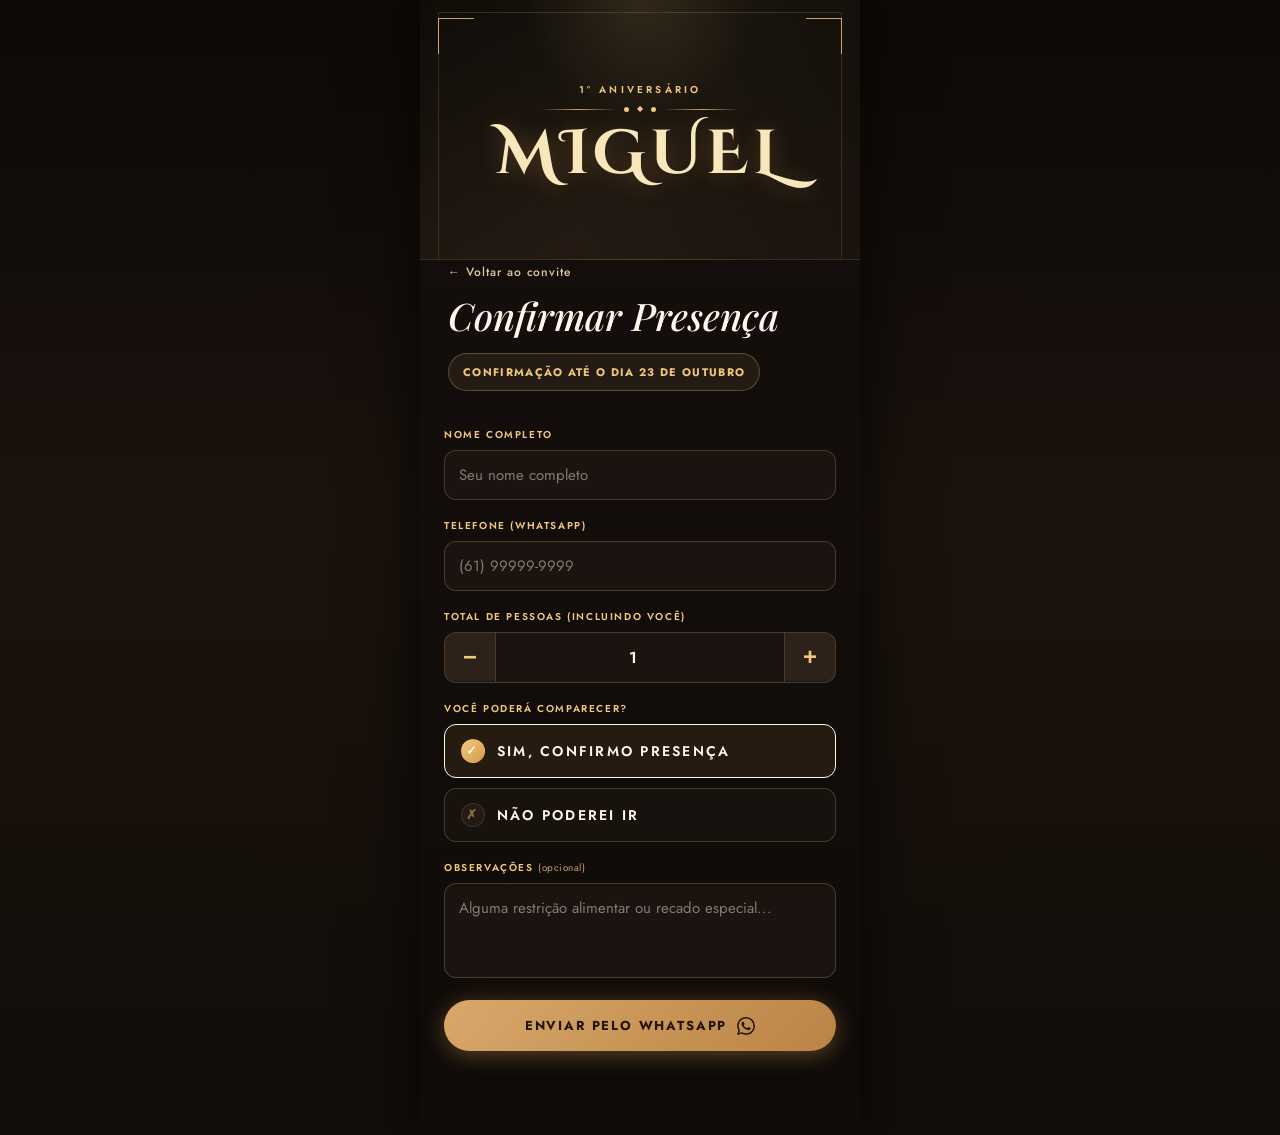
==== confirmacao.html @ 1eeaea07 "Música contínua entre páginas + Web App Manifest para esconder URL" ====
<!doctype html>
<html lang="pt-BR">
<head>
  <meta charset="UTF-8" />
  <meta name="viewport" content="width=device-width, initial-scale=1.0" />
  <meta name="mobile-web-app-capable" content="yes">
  <meta name="apple-mobile-web-app-capable" content="yes">
  <meta name="apple-mobile-web-app-status-bar-style" content="black-translucent">
  <link rel="manifest" href="./manifest.json">
  <title>Confirmar Presença | 1º Aninho do Miguel</title>
  <link rel="preconnect" href="https://fonts.googleapis.com">
  <link rel="preconnect" href="https://fonts.gstatic.com" crossorigin>
  <link href="https://fonts.googleapis.com/css2?family=Alex+Brush&family=Cinzel+Decorative:wght@400;700;900&family=Cormorant+Garamond:ital,wght@0,300;0,400;0,600;1,300;1,400;1,600&family=Great+Vibes&family=Jost:wght@300;400;500;600;700&family=Playfair+Display:ital,wght@0,400;0,600;0,700;1,400;1,600&display=swap" rel="stylesheet" />
  <link rel="stylesheet" href="./confirmacao.css" />
</head>
<body>
  <div class="page-confirm">
    <header class="hero">
      <div class="hero-glow"></div>
      <div class="corner corner-tl"></div>
      <div class="corner corner-tr"></div>

      <div class="hero-content">
        <p class="hero-blessing">1º aniversário</p>
        <div class="hero-divider">
          <span></span>
          <span class="hd-dot"></span>
          <span class="hd-diamond">◆</span>
          <span class="hd-dot"></span>
          <span></span>
        </div>
        <h2 class="hero-names">Miguel</h2>
      </div>
    </header>

    <main class="form-section">
      <div class="form-header">
        <a class="back-link" href="./index.html">← Voltar ao convite</a>
        <h1>Confirmar Presença</h1>
        <p class="deadline-banner">Confirmação até o dia 23 de outubro</p>
      </div>

      <form id="rsvp-form" novalidate class="confirm-form">
        <div class="field">
          <label for="guest-name">Nome completo</label>
          <input id="guest-name" name="guestName" type="text" required maxlength="80" placeholder="Seu nome completo" />
        </div>
        <div class="field">
          <label for="guest-phone">Telefone (WhatsApp)</label>
          <input id="guest-phone" name="guestPhone" type="tel" inputmode="tel" required maxlength="20" placeholder="(61) 99999-9999" />
        </div>
        <div class="field">
          <label for="guest-count">Total de pessoas (incluindo você)</label>
          <div class="number-input">
            <button type="button" class="num-btn" id="decreaseBtn">−</button>
            <input id="guest-count" name="guestCount" type="number" min="1" max="10" value="1" required readonly />
            <button type="button" class="num-btn" id="increaseBtn">+</button>
          </div>
        </div>
        <div class="field">
          <label>Você poderá comparecer?</label>
          <div class="radio-group">
            <label class="radio-card selected" id="yesCard">
              <input type="radio" name="attendance" value="Sim" required checked />
              <span class="radio-icon">✓</span>
              <span>Sim, confirmo presença</span>
            </label>
            <label class="radio-card" id="noCard">
              <input type="radio" name="attendance" value="Não" required />
              <span class="radio-icon">✗</span>
              <span>Não poderei ir</span>
            </label>
          </div>
        </div>
        <div class="field">
          <label for="guest-note">Observações <span class="optional">(opcional)</span></label>
          <textarea id="guest-note" name="guestNote" rows="3" maxlength="180" placeholder="Alguma restrição alimentar ou recado especial..."></textarea>
        </div>
        <button type="submit" class="btn-submit">
          <span>Enviar pelo WhatsApp</span>
          <svg width="18" height="18" viewBox="0 0 24 24" fill="currentColor" xmlns="http://www.w3.org/2000/svg">
            <path d="M17.472 14.382c-.297-.149-1.758-.867-2.03-.967-.273-.099-.471-.148-.67.15-.197.297-.767.966-.94 1.164-.173.199-.347.223-.644.075-.297-.15-1.255-.463-2.39-1.475-.883-.788-1.48-1.761-1.653-2.059-.173-.297-.018-.458.13-.606.134-.133.298-.347.446-.52.149-.174.198-.298.298-.497.099-.198.05-.371-.025-.52-.075-.149-.669-1.612-.916-2.207-.242-.579-.487-.5-.669-.51-.173-.008-.371-.01-.57-.01-.198 0-.52.074-.792.372-.272.297-1.04 1.016-1.04 2.479 0 1.462 1.065 2.875 1.213 3.074.149.198 2.096 3.2 5.077 4.487.709.306 1.262.489 1.694.625.712.227 1.36.195 1.871.118.571-.085 1.758-.719 2.006-1.413.248-.694.248-1.289.173-1.413-.074-.124-.272-.198-.57-.347m-5.421 7.403h-.004a9.87 9.87 0 01-5.031-1.378l-.361-.214-3.741.982.998-3.648-.235-.374a9.86 9.86 0 01-1.51-5.26c.001-5.45 4.436-9.884 9.888-9.884 2.64 0 5.122 1.03 6.988 2.898a9.825 9.825 0 012.893 6.994c-.003 5.45-4.437 9.884-9.885 9.884m8.413-18.297A11.815 11.815 0 0012.05 0C5.495 0 .16 5.335.157 11.892c0 2.096.547 4.142 1.588 5.945L.057 24l6.305-1.654a11.882 11.882 0 005.683 1.448h.005c6.554 0 11.89-5.335 11.893-11.893a11.821 11.821 0 00-3.48-8.413z"/>
          </svg>
        </button>
        <p id="form-feedback" class="feedback" aria-live="polite"></p>
      </form>
    </div>
  </div>

  <audio id="bg-audio" preload="auto" loop>
  <source src="./audio/Agorasim.mp3" type="audio/mpeg">
</audio>

  <script src="./confirmacao.js"></script>
</body>
</html>
---- confirmacao.css ----
*, *::before, *::after { box-sizing: border-box; }

:root {
  --bg-deep: #120d09;
  --bg-panel: #1a120d;
  --bg-panel-2: #20160f;
  --gold: #f1c77d;
  --gold-strong: #d69c48;
  --gold-soft: #f8e7ba;
  --text: #fff7eb;
  --muted: #e4c9a0;
  --input: rgba(28, 21, 17, 0.94);
  --border: rgba(241, 199, 125, 0.22);
  --success: #90d8a2;
  --danger: #f39a8e;
}

html, body {
  margin: 0;
  padding: 0;
  min-height: 100vh;
  background: linear-gradient(180deg, #0d0907, #1a120d 45%, #120d09);
}

body {
  font-family: "Cinzel Decorative", "Jost", serif;
  color: var(--text);
  -webkit-font-smoothing: antialiased;
}

.page-confirm {
  max-width: 440px;
  margin: 0 auto;
  min-height: 100vh;
  display: flex;
  flex-direction: column;
  background: linear-gradient(180deg, #120d09 0%, #1a120d 30%, #130d09 100%);
  box-shadow: 0 0 60px rgba(0,0,0,0.7);
  overflow: hidden;
}

.hero {
  position: relative;
  width: 100%;
  min-height: 260px;
  display: flex;
  align-items: center;
  justify-content: center;
  background:
    radial-gradient(circle at top center, rgba(241, 199, 125, 0.12), transparent 34%),
    linear-gradient(180deg, rgba(15, 12, 9, 0.96), rgba(28, 19, 14, 0.94));
  border-bottom: 1px solid rgba(241, 199, 125, 0.18);
}

.hero::before {
  content: "";
  position: absolute;
  inset: 12px 18px 0;
  border: 1px solid rgba(241, 199, 125, 0.16);
  border-bottom: none;
}

.hero-glow {
  position: absolute;
  inset: 0;
  background: linear-gradient(120deg, transparent 0%, rgba(241, 199, 125, 0.04) 50%, transparent 100%);
}

.corner {
  position: absolute;
  width: 36px;
  height: 36px;
  border-color: rgba(241, 199, 125, 0.8);
  border-style: solid;
  z-index: 1;
}
.corner-tl { top: 18px; left: 18px; border-width: 1.5px 0 0 1.5px; }
.corner-tr { top: 18px; right: 18px; border-width: 1.5px 1.5px 0 0; }

.hero-content {
  position: relative;
  z-index: 2;
  width: 100%;
  display: flex;
  flex-direction: column;
  align-items: center;
  justify-content: center;
  text-align: center;
  padding: 28px 20px 20px;
}

.hero-blessing {
  font-family: "Jost", sans-serif;
  font-size: 10px;
  letter-spacing: 0.32em;
  text-transform: uppercase;
  color: var(--gold);
  margin: 0 0 8px;
  font-weight: 600;
}

.hero-divider {
  display: flex;
  align-items: center;
  width: min(100%, 200px);
  gap: 8px;
  margin: 0 0 10px;
}
.hero-divider span:first-child,
.hero-divider span:last-child {
  flex: 1;
  height: 1px;
  background: linear-gradient(90deg, transparent, rgba(241, 199, 125, 0.8), transparent);
}
.hd-dot {
  width: 5px;
  height: 5px;
  border-radius: 50%;
  background: var(--gold);
  display: block;
}
.hd-diamond {
  font-size: 8px;
  color: var(--gold);
  line-height: 1;
  display: block;
}

.hero-names {
  font-family: "Cinzel Decorative", Georgia, serif;
  font-size: clamp(42px, 12vw, 62px);
  font-weight: 700;
  line-height: 1;
  color: var(--gold-soft);
  margin: 0;
  letter-spacing: 0.08em;
  text-transform: uppercase;
  text-shadow: 0 2px 22px rgba(209, 156, 72, 0.32);
}

.form-section {
  background: linear-gradient(180deg, rgba(19, 14, 11, 0.97), rgba(15, 11, 8, 1));
  width: 100%;
  display: flex;
  flex-direction: column;
  align-items: center;
  padding-bottom: 48px;
}

.form-header {
  width: 100%;
  padding: 0 28px 18px;
  margin-bottom: 18px;
}

.back-link {
  display: inline-block;
  font-family: "Jost", sans-serif;
  font-size: 12px;
  font-weight: 500;
  letter-spacing: 0.08em;
  color: var(--muted);
  text-decoration: none;
  margin-bottom: 14px;
  transition: opacity 0.18s;
}
.back-link:hover { opacity: 0.8; }

h1 {
  font-family: "Playfair Display", Georgia, serif;
  font-size: clamp(30px, 9vw, 38px);
  font-weight: 500;
  font-style: italic;
  line-height: 1.1;
  color: var(--text);
  margin: 0 0 8px;
}

.deadline-banner {
  display: inline-block;
  margin: 8px 0 0;
  padding: 10px 14px;
  border-radius: 999px;
  background: rgba(241, 199, 125, 0.08);
  border: 1px solid rgba(241, 199, 125, 0.28);
  color: var(--gold);
  font-family: "Jost", sans-serif;
  font-size: 11px;
  letter-spacing: 0.12em;
  text-transform: uppercase;
  font-weight: 700;
}

.confirm-form {
  width: 100%;
  padding: 0 24px;
  display: flex;
  flex-direction: column;
  gap: 18px;
}

.field { display: flex; flex-direction: column; gap: 8px; }

label {
  font-family: "Jost", sans-serif;
  font-size: 10px;
  font-weight: 600;
  letter-spacing: 0.16em;
  text-transform: uppercase;
  color: var(--gold);
}
.optional {
  font-size: 10px;
  font-weight: 400;
  text-transform: none;
  letter-spacing: 0.05em;
  opacity: 0.8;
}

input[type="text"],
input[type="tel"],
textarea {
  width: 100%;
  border: 1.5px solid var(--border);
  border-radius: 12px;
  background: var(--input);
  padding: 13px 14px;
  font-family: "Jost", sans-serif;
  font-size: 15px;
  font-weight: 400;
  color: var(--text);
  transition: border-color 0.18s ease, box-shadow 0.18s ease;
  outline: none;
}
input::placeholder, textarea::placeholder { color: rgba(255, 247, 235, 0.45); }
input:focus, textarea:focus {
  border-color: rgba(241, 199, 125, 0.6);
  box-shadow: 0 0 0 3px rgba(241, 199, 125, 0.08);
}
textarea { resize: none; line-height: 1.5; }

.number-input {
  display: flex;
  align-items: center;
  width: 100%;
  border: 1.5px solid var(--border);
  border-radius: 12px;
  background: var(--input);
  overflow: hidden;
}

.num-btn {
  width: 50px;
  height: 48px;
  border: none;
  background: rgba(241, 199, 125, 0.08);
  color: var(--gold);
  font-size: 24px;
  font-weight: 600;
  cursor: pointer;
  transition: background 0.18s ease;
}
.num-btn:hover { background: rgba(241, 199, 125, 0.12); }

#guest-count {
  flex: 1;
  border: none;
  border-left: 1px solid var(--border);
  border-right: 1px solid var(--border);
  background: transparent;
  text-align: center;
  padding: 13px 12px;
  font-family: "Jost", sans-serif;
  font-size: 16px;
  font-weight: 600;
  color: var(--text);
  outline: none;
}

.radio-group {
  display: grid;
  grid-template-columns: 1fr;
  gap: 10px;
}

.radio-card {
  position: relative;
  display: flex;
  align-items: center;
  gap: 12px;
  padding: 14px 16px;
  border: 1.5px solid var(--border);
  border-radius: 12px;
  background: rgba(27, 21, 17, 0.8);
  cursor: pointer;
  transition: border-color 0.18s ease, transform 0.18s ease;
  font-family: "Jost", sans-serif;
  font-size: 14px;
  color: var(--text);
}
.radio-card:hover { border-color: rgba(241, 199, 125, 0.5); }
.radio-card.selected {
  border-color: rgba(241, 199, 125, 0.6);
  background: rgba(241, 199, 125, 0.05);
}
.radio-card input {
  position: absolute;
  opacity: 0;
  pointer-events: none;
}
.radio-icon {
  width: 24px;
  height: 24px;
  border-radius: 50%;
  display: inline-flex;
  align-items: center;
  justify-content: center;
  background: rgba(241, 199, 125, 0.1);
  border: 1px solid rgba(241, 199, 125, 0.3);
  color: var(--gold);
  font-size: 13px;
  font-weight: 700;
}
.radio-card input:checked + .radio-icon {
  background: linear-gradient(135deg, var(--gold), var(--gold-strong));
  border-color: transparent;
  color: #1b120d;
}
.radio-card input:checked ~ span:last-child { font-weight: 600; }

.btn-submit {
  display: flex;
  align-items: center;
  justify-content: center;
  gap: 10px;
  width: 100%;
  border: none;
  border-radius: 999px;
  background: linear-gradient(135deg, var(--gold) 0%, var(--gold-strong) 100%);
  color: #17110d;
  padding: 16px 22px;
  font-family: "Jost", sans-serif;
  font-size: 12px;
  font-weight: 700;
  letter-spacing: 0.14em;
  text-transform: uppercase;
  cursor: pointer;
  box-shadow: 0 12px 26px rgba(214, 156, 72, 0.22);
}
.btn-submit:hover {
  filter: brightness(1.02);
}
.btn-submit svg { width: 18px; height: 18px; }

.feedback {
  min-height: 20px;
  margin: 0;
  font-family: "Jost", sans-serif;
  font-size: 13px;
  text-align: center;
  opacity: 0;
}
.feedback.success { opacity: 1; color: var(--success); font-weight: 600; }
.feedback.error { opacity: 1; color: var(--danger); font-weight: 600; }

@keyframes fadeIn {
  from { opacity: 0; }
  to   { opacity: 1; }
}

@media (max-width: 360px) {
  .hero-content { padding-top: 20px; }
  .deadline-banner { letter-spacing: 0.08em; }
  .btn-submit { letter-spacing: 0.1em; }
}

  align-items: center;
  gap: 8px;
  padding: 14px 12px;
  border: 1.5px solid var(--border);
  border-radius: 14px;
  cursor: pointer;
  font-size: 13px;
  font-weight: 500;
  color: var(--muted);
  background: var(--input-bg);
  transition: all 0.18s;
  user-select: none;
}
.radio-card input[type="radio"] {
  position: absolute; opacity: 0; pointer-events: none; width: 0; height: 0;
}
.radio-icon { font-size: 13px; opacity: 0.5; }
.radio-card:has(input:checked) {
  border-color: var(--gold-d);
  background: rgba(186, 132, 70, 0.12);
  color: var(--text);
}
.radio-card:has(input:checked) .radio-icon { opacity: 1; color: var(--gold-d); font-weight: bold; }

/* submit */
.btn-submit {
  display: flex;
  align-items: center;
  justify-content: center;
  gap: 10px;
  width: 100%;
  padding: 16px 20px;
  border: none;
  border-radius: 100px;
  background: linear-gradient(135deg, #d8a86a 0%, #ba8446 100%);
  color: #241309;
  font-family: "Jost", sans-serif;
  font-size: 13px;
  font-weight: 700;
  letter-spacing: 0.14em;
  text-transform: uppercase;
  cursor: pointer;
  margin-top: 4px;
  box-shadow: 0 4px 22px rgba(186, 132, 70, 0.45);
  transition: all 0.22s ease;
}
.btn-submit:hover {
  background: linear-gradient(135deg, #e5b97d 0%, #c99354 100%);
  box-shadow: 0 6px 30px rgba(186, 132, 70, 0.6);
  transform: translateY(-1px);
}

/* feedback */
.feedback {
  min-height: 18px;
  font-size: 13px;
  text-align: center;
  letter-spacing: 0.03em;
  color: transparent;
  transition: color 0.2s;
}
.feedback.success { color: #2e663a; font-weight: 500; }
.feedback.error   { color: #9c2222; font-weight: 500; }

@keyframes fadeIn {
  from { opacity: 0; }
  to   { opacity: 1; }
}
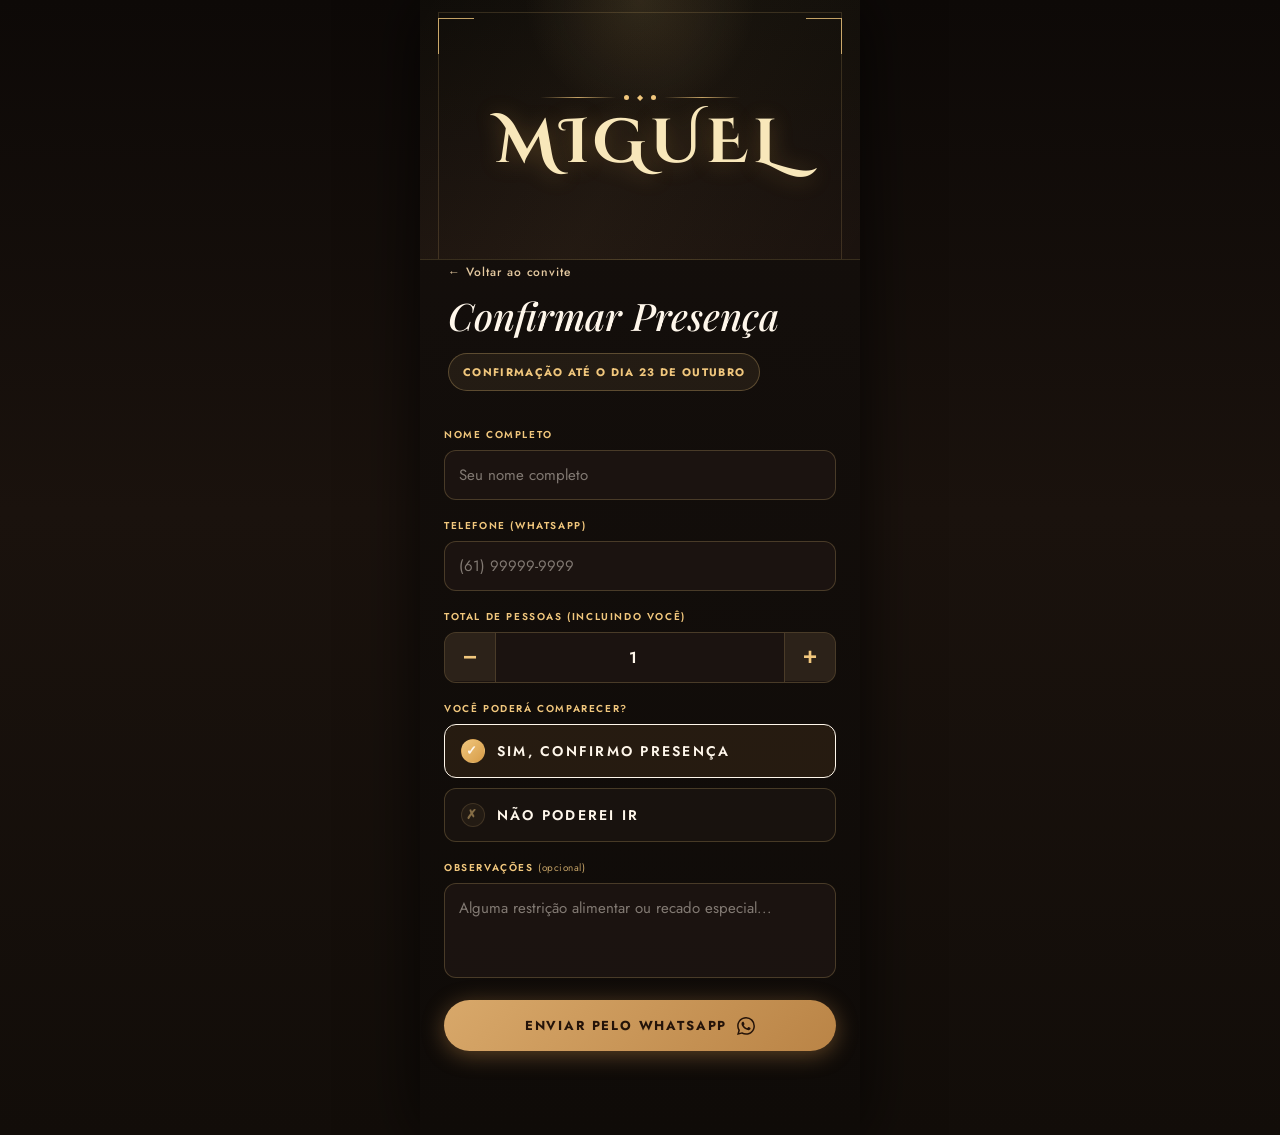
==== commit 6d6487aa: "Atualiza textos do convite: data, local e herói. Co-authored-by: Cursor <cursoragent@cursor.com>" ====
--- a/confirmacao.html
+++ b/confirmacao.html
@@ -21,7 +21,6 @@
       <div class="corner corner-tr"></div>
 
       <div class="hero-content">
-        <p class="hero-blessing">1º aniversário</p>
         <div class="hero-divider">
           <span></span>
           <span class="hd-dot"></span>
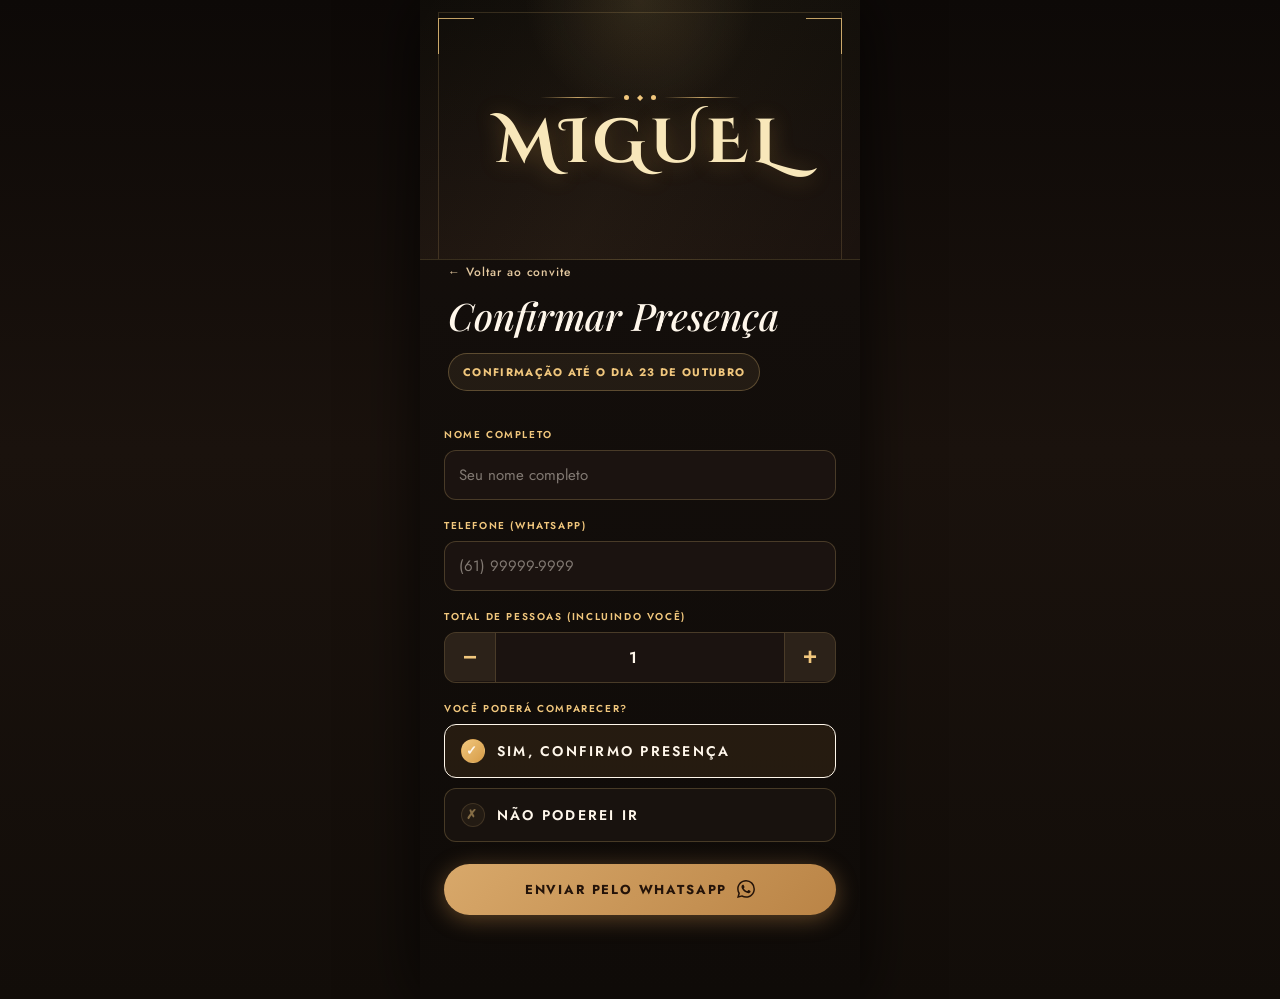
==== commit d0c82f14: "Inicia música automaticamente ao carregar, sincroniza áudio entre páginas e remove campo de observaç" ====
--- a/confirmacao.html
+++ b/confirmacao.html
@@ -71,10 +71,6 @@
             </label>
           </div>
         </div>
-        <div class="field">
-          <label for="guest-note">Observações <span class="optional">(opcional)</span></label>
-          <textarea id="guest-note" name="guestNote" rows="3" maxlength="180" placeholder="Alguma restrição alimentar ou recado especial..."></textarea>
-        </div>
         <button type="submit" class="btn-submit">
           <span>Enviar pelo WhatsApp</span>
           <svg width="18" height="18" viewBox="0 0 24 24" fill="currentColor" xmlns="http://www.w3.org/2000/svg">
@@ -83,13 +79,13 @@
         </button>
         <p id="form-feedback" class="feedback" aria-live="polite"></p>
       </form>
-    </div>
+    </main>
   </div>
 
-  <audio id="bg-audio" preload="auto" loop>
-  <source src="./audio/Agorasim.mp3" type="audio/mpeg">
-</audio>
+  <audio id="bg-audio" preload="auto" loop autoplay playsinline>
+    <source src="./audio/Agorasim.mp3" type="audio/mpeg">
+  </audio>
 
-  <script src="./confirmacao.js"></script>
+  <script charset="UTF-8" src="./confirmacao.js"></script>
 </body>
 </html>
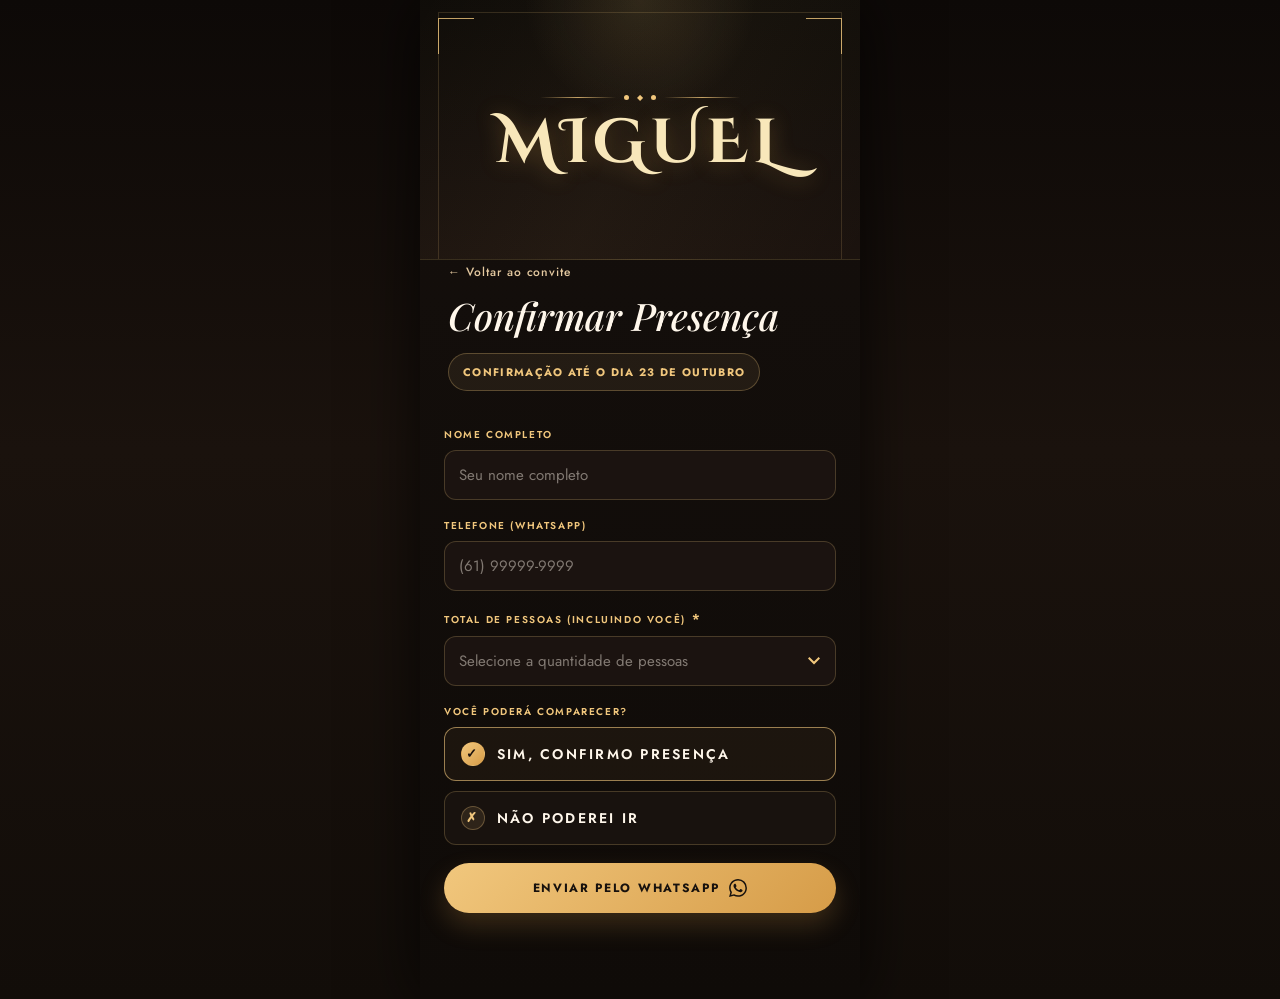
==== commit 17b18731: "feat(confirmacao): torna selecao de quantidade obrigatoria e adiciona campo dinamico de acompanhante" ====
--- a/confirmacao.html
+++ b/confirmacao.html
@@ -48,13 +48,28 @@
           <label for="guest-phone">Telefone (WhatsApp)</label>
           <input id="guest-phone" name="guestPhone" type="tel" inputmode="tel" required maxlength="20" placeholder="(61) 99999-9999" />
         </div>
-        <div class="field">
-          <label for="guest-count">Total de pessoas (incluindo você)</label>
-          <div class="number-input">
-            <button type="button" class="num-btn" id="decreaseBtn">−</button>
-            <input id="guest-count" name="guestCount" type="number" min="1" max="10" value="1" required readonly />
-            <button type="button" class="num-btn" id="increaseBtn">+</button>
+        <div class="field" id="field-guest-count">
+          <label for="guest-count">Total de pessoas (incluindo você) <span class="required-mark">*</span></label>
+          <div class="select-wrapper">
+            <select id="guest-count" name="guestCount" required class="placeholder-active">
+              <option value="" disabled selected>Selecione a quantidade de pessoas</option>
+              <option value="1">1 pessoa (Apenas eu)</option>
+              <option value="2">2 pessoas</option>
+              <option value="3">3 pessoas</option>
+              <option value="4">4 pessoas</option>
+              <option value="5">5 pessoas</option>
+              <option value="6">6 pessoas</option>
+              <option value="7">7 pessoas</option>
+              <option value="8">8 pessoas</option>
+              <option value="9">9 pessoas</option>
+              <option value="10">10 pessoas</option>
+            </select>
           </div>
+        </div>
+        <div class="field companion-field" id="companion-field" style="display: none;">
+          <label for="companion-names" id="companion-label">Nome do acompanhante <span class="required-mark">*</span></label>
+          <textarea id="companion-names" name="companionNames" rows="2" maxlength="250" placeholder="Nome completo de quem vai com você"></textarea>
+          <span class="field-hint" id="companion-hint">Informe o nome completo de quem irá com você</span>
         </div>
         <div class="field">
           <label>Você poderá comparecer?</label>
--- a/confirmacao.css
+++ b/confirmacao.css
@@ -239,42 +239,107 @@
 }
 textarea { resize: none; line-height: 1.5; }
 
-.number-input {
-  display: flex;
-  align-items: center;
+/* ── SELECT CUSTOMIZADO DE QUANTIDADE ── */
+.select-wrapper {
+  position: relative;
+  width: 100%;
+}
+
+.select-wrapper::after {
+  content: "";
+  position: absolute;
+  right: 16px;
+  top: 50%;
+  transform: translateY(-50%);
+  width: 12px;
+  height: 8px;
+  background-image: url("data:image/svg+xml,%3Csvg xmlns='http://www.w3.org/2000/svg' viewBox='0 0 12 8'%3E%3Cpath fill='%23f1c77d' d='M1.41 0L6 4.58 10.59 0 12 1.41l-6 6-6-6z'/%3E%3C/svg%3E");
+  background-repeat: no-repeat;
+  background-position: center;
+  background-size: contain;
+  pointer-events: none;
+  transition: transform 0.2s ease;
+}
+
+select {
   width: 100%;
   border: 1.5px solid var(--border);
   border-radius: 12px;
   background: var(--input);
-  overflow: hidden;
-}
-
-.num-btn {
-  width: 50px;
-  height: 48px;
-  border: none;
-  background: rgba(241, 199, 125, 0.08);
-  color: var(--gold);
-  font-size: 24px;
-  font-weight: 600;
+  padding: 13px 40px 13px 14px;
+  font-family: "Jost", sans-serif;
+  font-size: 15px;
+  font-weight: 400;
+  color: var(--text);
+  transition: border-color 0.18s ease, box-shadow 0.18s ease, color 0.18s ease;
+  outline: none;
   cursor: pointer;
-  transition: background 0.18s ease;
-}
-.num-btn:hover { background: rgba(241, 199, 125, 0.12); }
-
-#guest-count {
-  flex: 1;
-  border: none;
-  border-left: 1px solid var(--border);
-  border-right: 1px solid var(--border);
-  background: transparent;
-  text-align: center;
-  padding: 13px 12px;
-  font-family: "Jost", sans-serif;
-  font-size: 16px;
-  font-weight: 600;
-  color: var(--text);
-  outline: none;
+  -webkit-appearance: none;
+  -moz-appearance: none;
+  appearance: none;
+}
+
+select:focus {
+  border-color: rgba(241, 199, 125, 0.6);
+  box-shadow: 0 0 0 3px rgba(241, 199, 125, 0.08);
+}
+
+select.placeholder-active {
+  color: rgba(255, 247, 235, 0.45);
+}
+
+select option {
+  background: #1c1511;
+  color: #fff7eb;
+  padding: 10px;
+}
+
+select option:disabled {
+  color: rgba(255, 247, 235, 0.45);
+}
+
+/* Indicadores de campo obrigatório e dicas */
+.required-mark {
+  color: var(--gold);
+  font-size: 13px;
+  font-weight: 700;
+  margin-left: 2px;
+}
+
+.field-hint {
+  font-family: "Jost", sans-serif;
+  font-size: 11px;
+  color: var(--muted);
+  opacity: 0.8;
+  margin-top: 2px;
+  letter-spacing: 0.02em;
+}
+
+/* Campo dinâmico de acompanhantes */
+.companion-field {
+  transition: all 0.3s ease;
+}
+
+.companion-field.is-visible {
+  display: flex !important;
+  animation: fadeInSlide 0.28s cubic-bezier(0.16, 1, 0.3, 1) forwards;
+}
+
+@keyframes fadeInSlide {
+  from {
+    opacity: 0;
+    transform: translateY(-8px);
+  }
+  to {
+    opacity: 1;
+    transform: translateY(0);
+  }
+}
+
+/* Destaque de validação com erro */
+.input-error {
+  border-color: var(--danger) !important;
+  box-shadow: 0 0 0 3px rgba(243, 154, 142, 0.2) !important;
 }
 
 .radio-group {
@@ -374,71 +439,3 @@
   .btn-submit { letter-spacing: 0.1em; }
 }
 
-  align-items: center;
-  gap: 8px;
-  padding: 14px 12px;
-  border: 1.5px solid var(--border);
-  border-radius: 14px;
-  cursor: pointer;
-  font-size: 13px;
-  font-weight: 500;
-  color: var(--muted);
-  background: var(--input-bg);
-  transition: all 0.18s;
-  user-select: none;
-}
-.radio-card input[type="radio"] {
-  position: absolute; opacity: 0; pointer-events: none; width: 0; height: 0;
-}
-.radio-icon { font-size: 13px; opacity: 0.5; }
-.radio-card:has(input:checked) {
-  border-color: var(--gold-d);
-  background: rgba(186, 132, 70, 0.12);
-  color: var(--text);
-}
-.radio-card:has(input:checked) .radio-icon { opacity: 1; color: var(--gold-d); font-weight: bold; }
-
-/* submit */
-.btn-submit {
-  display: flex;
-  align-items: center;
-  justify-content: center;
-  gap: 10px;
-  width: 100%;
-  padding: 16px 20px;
-  border: none;
-  border-radius: 100px;
-  background: linear-gradient(135deg, #d8a86a 0%, #ba8446 100%);
-  color: #241309;
-  font-family: "Jost", sans-serif;
-  font-size: 13px;
-  font-weight: 700;
-  letter-spacing: 0.14em;
-  text-transform: uppercase;
-  cursor: pointer;
-  margin-top: 4px;
-  box-shadow: 0 4px 22px rgba(186, 132, 70, 0.45);
-  transition: all 0.22s ease;
-}
-.btn-submit:hover {
-  background: linear-gradient(135deg, #e5b97d 0%, #c99354 100%);
-  box-shadow: 0 6px 30px rgba(186, 132, 70, 0.6);
-  transform: translateY(-1px);
-}
-
-/* feedback */
-.feedback {
-  min-height: 18px;
-  font-size: 13px;
-  text-align: center;
-  letter-spacing: 0.03em;
-  color: transparent;
-  transition: color 0.2s;
-}
-.feedback.success { color: #2e663a; font-weight: 500; }
-.feedback.error   { color: #9c2222; font-weight: 500; }
-
-@keyframes fadeIn {
-  from { opacity: 0; }
-  to   { opacity: 1; }
-}
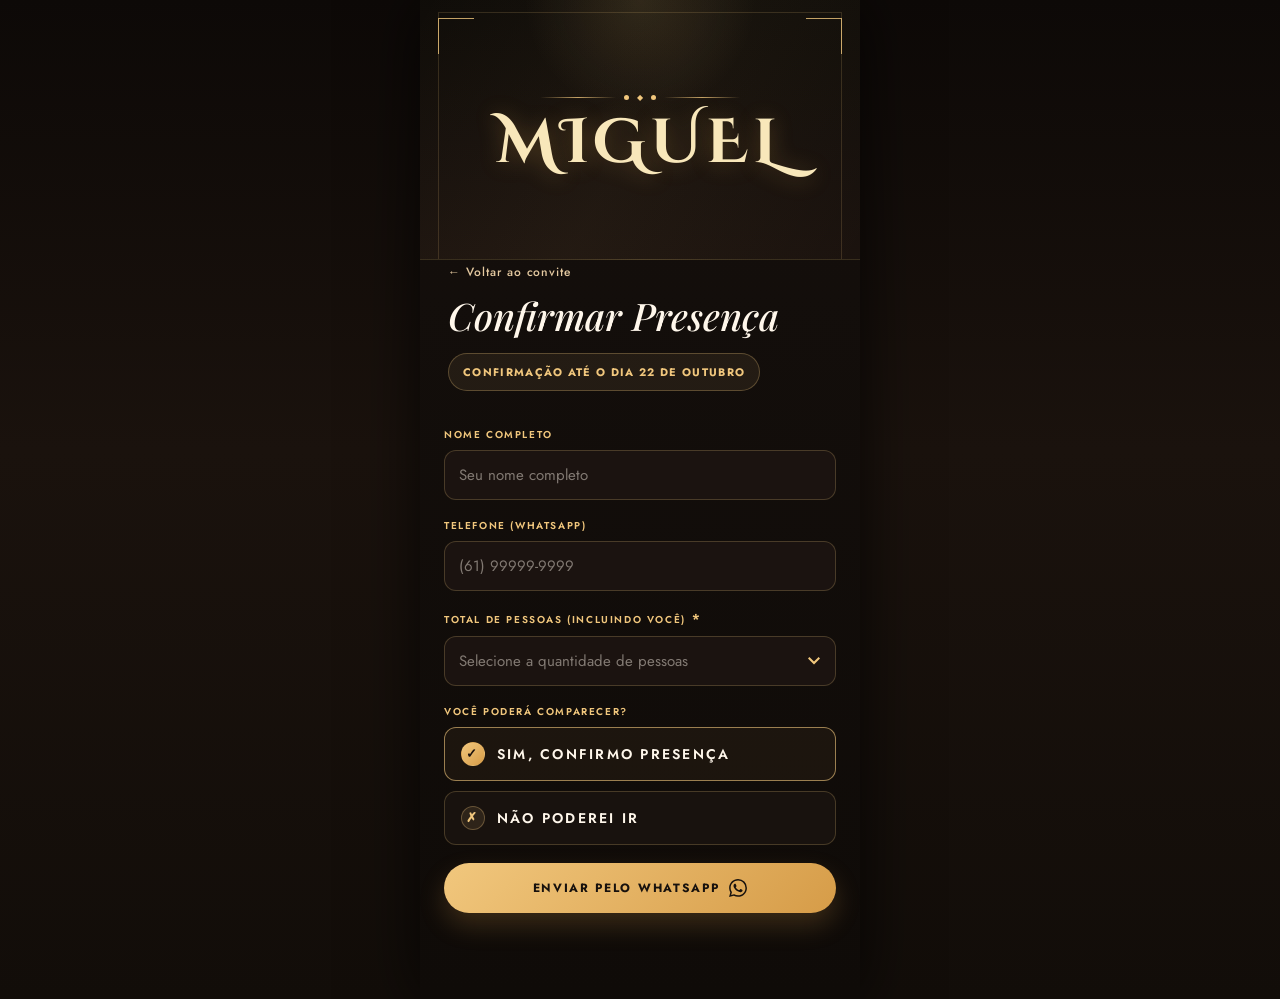
==== commit d0f20717: "mudança de data de confirmação" ====
--- a/confirmacao.html
+++ b/confirmacao.html
@@ -36,7 +36,7 @@
       <div class="form-header">
         <a class="back-link" href="./index.html">← Voltar ao convite</a>
         <h1>Confirmar Presença</h1>
-        <p class="deadline-banner">Confirmação até o dia 23 de outubro</p>
+        <p class="deadline-banner">Confirmação até o dia 22 de outubro</p>
       </div>
 
       <form id="rsvp-form" novalidate class="confirm-form">
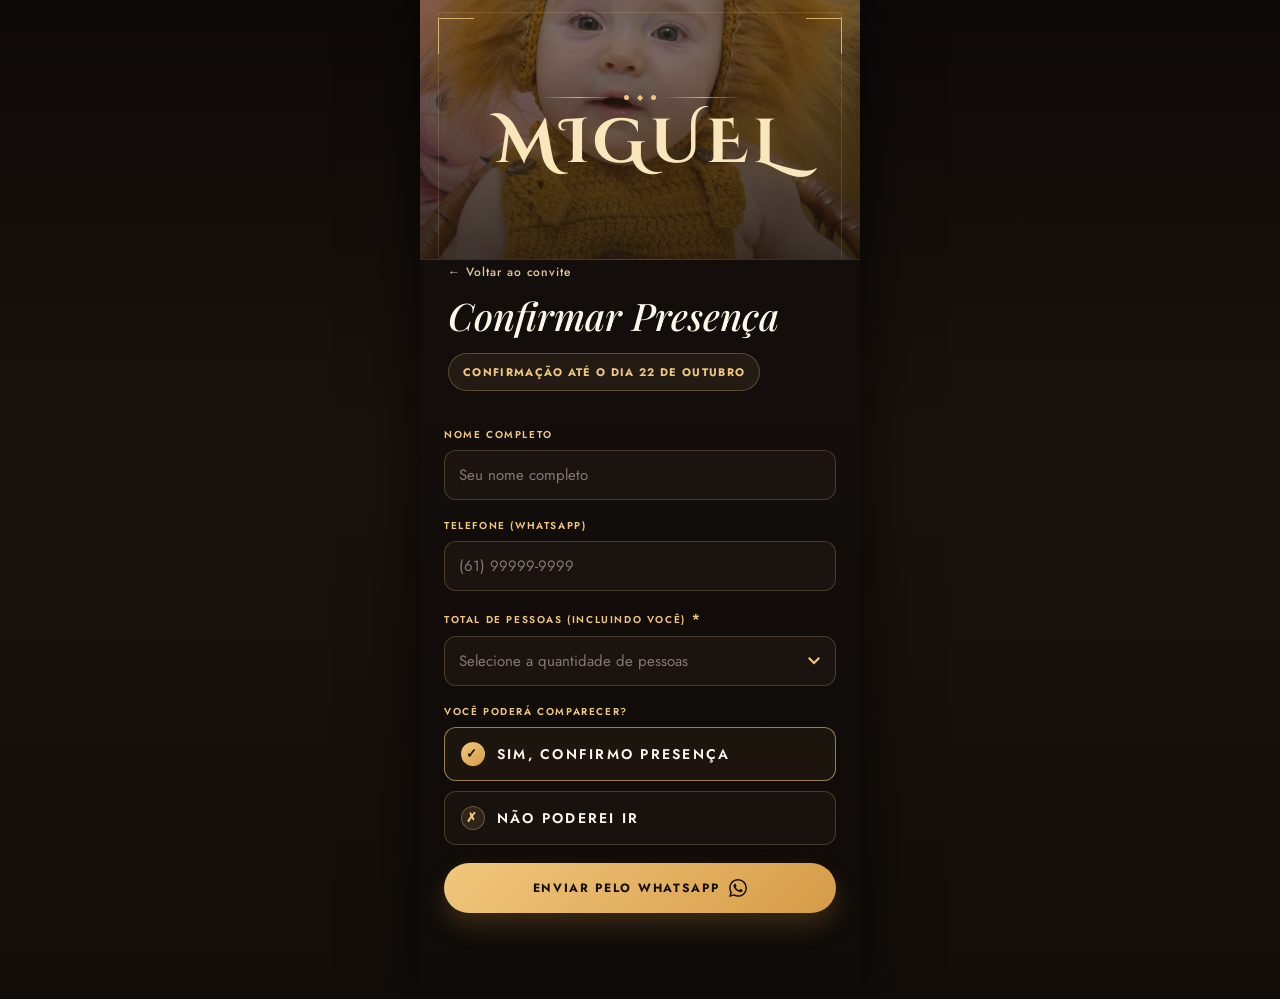
==== commit 818902e9: "Add background photo to confirmation page Added a new background photo div to the confirmation page." ====
--- a/confirmacao.html
+++ b/confirmacao.html
@@ -16,6 +16,9 @@
 <body>
   <div class="page-confirm">
     <header class="hero">
+      <!-- FOTO DE FUNDO (nova) -->
+      <div class="bg-photo"></div>
+
       <div class="hero-glow"></div>
       <div class="corner corner-tl"></div>
       <div class="corner corner-tr"></div>
--- a/confirmacao.css
+++ b/confirmacao.css
@@ -46,24 +46,40 @@
   display: flex;
   align-items: center;
   justify-content: center;
+  overflow: hidden;
   background:
     radial-gradient(circle at top center, rgba(241, 199, 125, 0.12), transparent 34%),
     linear-gradient(180deg, rgba(15, 12, 9, 0.96), rgba(28, 19, 14, 0.94));
   border-bottom: 1px solid rgba(241, 199, 125, 0.18);
 }
 
+/* ── FOTO DE FUNDO DO TOPO ── */
+.bg-photo {
+  position: absolute;
+  inset: 0;
+  background-image:
+    linear-gradient(180deg, rgba(15, 12, 9, 0.35), rgba(18, 13, 9, 0.75)),
+    url("./imagens/FotoM.jpeg");
+  background-size: cover;
+  background-position: center;
+  background-repeat: no-repeat;
+  z-index: 0;
+}
+
 .hero::before {
   content: "";
   position: absolute;
   inset: 12px 18px 0;
   border: 1px solid rgba(241, 199, 125, 0.16);
   border-bottom: none;
+  z-index: 1;
 }
 
 .hero-glow {
   position: absolute;
   inset: 0;
   background: linear-gradient(120deg, transparent 0%, rgba(241, 199, 125, 0.04) 50%, transparent 100%);
+  z-index: 1;
 }
 
 .corner {
@@ -438,4 +454,3 @@
   .deadline-banner { letter-spacing: 0.08em; }
   .btn-submit { letter-spacing: 0.1em; }
 }
-
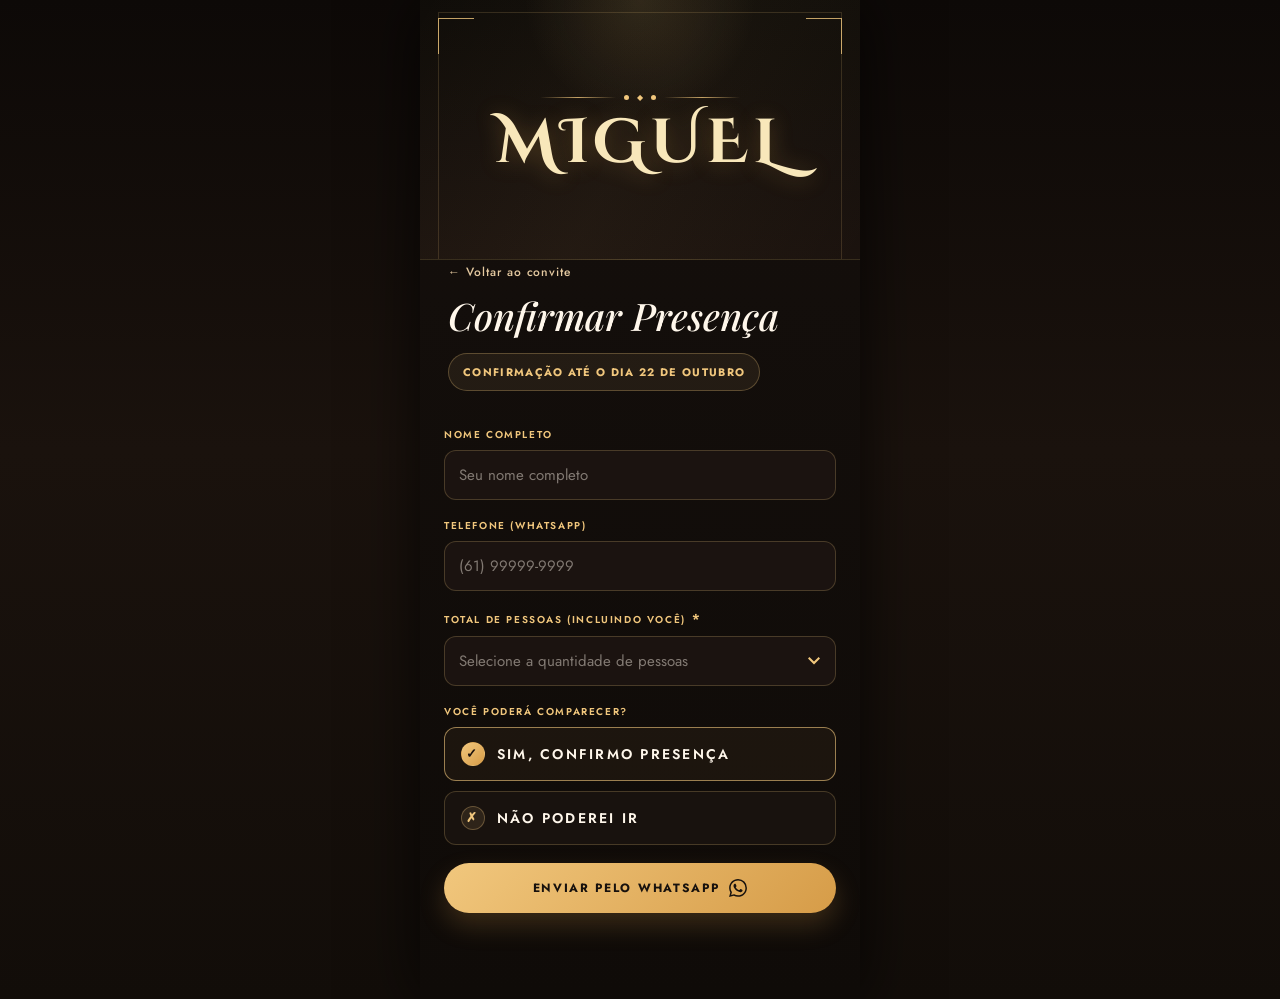
==== commit efd85fac: "Update confirmacao.html" ====
--- a/confirmacao.html
+++ b/confirmacao.html
@@ -16,9 +16,6 @@
 <body>
   <div class="page-confirm">
     <header class="hero">
-      <!-- FOTO DE FUNDO (nova) -->
-      <div class="bg-photo"></div>
-
       <div class="hero-glow"></div>
       <div class="corner corner-tl"></div>
       <div class="corner corner-tr"></div>
